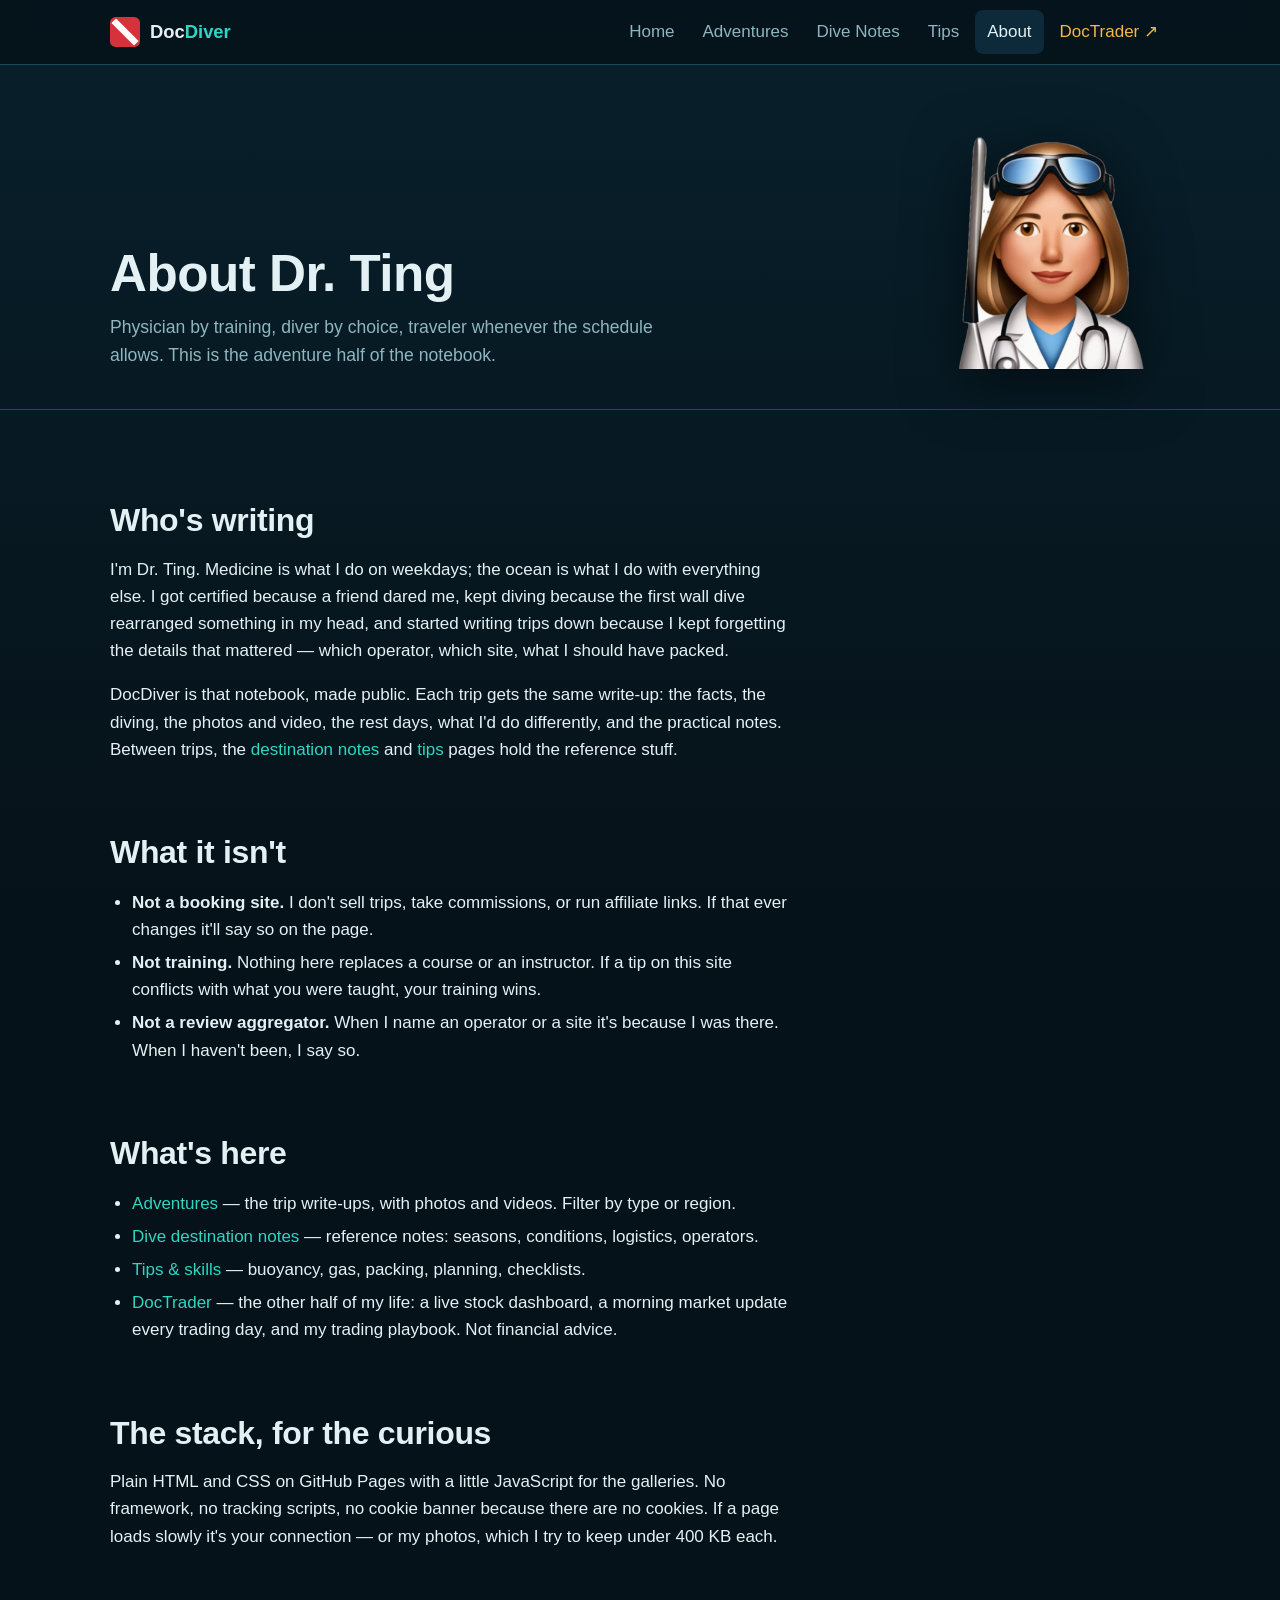
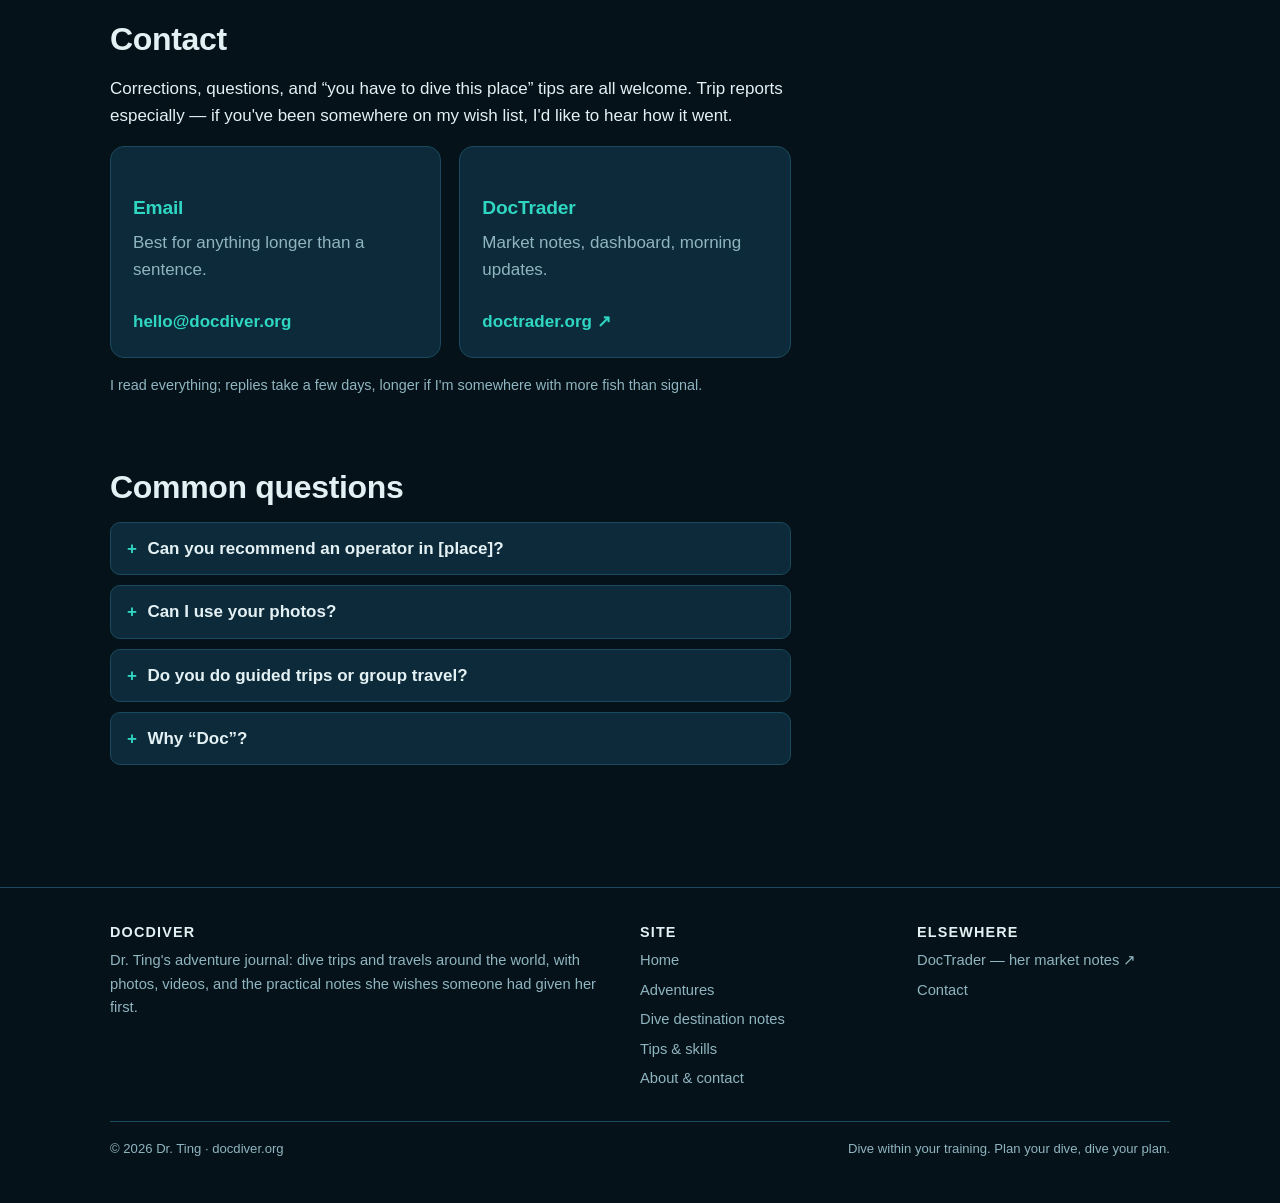
==== about.html @ 1f6ff995 "Publish DocDiver site from Claude draft (replace holding page)." ====
<!DOCTYPE html>
<html lang="en">
<head>
  <meta charset="utf-8">
  <meta name="viewport" content="width=device-width, initial-scale=1">
  <title>About Dr. Ting — DocDiver</title>
  <meta name="description" content="Who Dr. Ting is, what DocDiver is for, and how to get in touch.">
  <link rel="canonical" href="https://docdiver.org/about.html">
  <meta property="og:title" content="About Dr. Ting — DocDiver">
  <meta property="og:description" content="Who Dr. Ting is, what DocDiver is for, and how to get in touch.">
  <meta property="og:type" content="website">
  <meta property="og:image" content="https://docdiver.org/assets/img/avatar-square.jpg">
  <link rel="icon" href="data:image/svg+xml,%3Csvg xmlns='http://www.w3.org/2000/svg' viewBox='0 0 32 32'%3E%3Crect width='32' height='32' rx='6' fill='%23d6323c'/%3E%3Cpath d='M4 4 L28 28' stroke='%23fff' stroke-width='7'/%3E%3C/svg%3E">
  <link rel="stylesheet" href="style.css">
</head>
<body data-root="">
<a class="skip" href="#main">Skip to content</a>
<header class="site-header">
  <div class="wrap nav">
    <a class="brand" href="index.html" aria-label="DocDiver home">
      <svg viewBox="0 0 32 32" aria-hidden="true"><rect width="32" height="32" rx="6" fill="#d6323c"/><path d="M4 4 L28 28" stroke="#fff" stroke-width="7"/></svg>
      <span>Doc<b>Diver</b></span>
    </a>
    <button class="nav-toggle" aria-expanded="false" aria-controls="nav-links" aria-label="Menu">☰</button>
    <ul class="nav-links" id="nav-links">
      <li><a href="index.html">Home</a></li>
      <li><a href="adventures.html">Adventures</a></li>
      <li><a href="destinations.html">Dive Notes</a></li>
      <li><a href="tips.html">Tips</a></li>
      <li><a href="about.html" aria-current="page">About</a></li>
      <li><a class="sister" href="https://doctrader.org/" title="Sister site: Dr. Ting's market notes">DocTrader ↗</a></li>
    </ul>
  </div>
</header>
<main id="main">
  <div class="page-head">
    <div class="wrap hero-row">
      <div>
        <h1>About Dr. Ting</h1>
        <p>Physician by training, diver by choice, traveler whenever the schedule allows. This is the adventure half of the notebook.</p>
      </div>
      <img class="avatar lg" src="assets/img/avatar.png" alt="Dr. Ting in a lab coat with a dive mask and snorkel" width="240" height="240">
    </div>
  </div>

  <section class="block">
    <div class="wrap">
      <div class="prose">
        <!-- Dr. Ting: personalize freely — certification level, number of dives, favorite place so far, how you got started. This is a starting draft. -->
        <h2 style="margin-top:0">Who's writing</h2>
        <p>I'm Dr. Ting. Medicine is what I do on weekdays; the ocean is what I do with everything else. I got certified because a friend dared me, kept diving because the first wall dive rearranged something in my head, and started writing trips down because I kept forgetting the details that mattered — which operator, which site, what I should have packed.</p>
        <p>DocDiver is that notebook, made public. Each trip gets the same write-up: the facts, the diving, the photos and video, the rest days, what I'd do differently, and the practical notes. Between trips, the <a href="destinations.html">destination notes</a> and <a href="tips.html">tips</a> pages hold the reference stuff.</p>

        <h2>What it isn't</h2>
        <ul>
          <li><strong>Not a booking site.</strong> I don't sell trips, take commissions, or run affiliate links. If that ever changes it'll say so on the page.</li>
          <li><strong>Not training.</strong> Nothing here replaces a course or an instructor. If a tip on this site conflicts with what you were taught, your training wins.</li>
          <li><strong>Not a review aggregator.</strong> When I name an operator or a site it's because I was there. When I haven't been, I say so.</li>
        </ul>

        <h2>What's here</h2>
        <ul>
          <li><a href="adventures.html">Adventures</a> — the trip write-ups, with photos and videos. Filter by type or region.</li>
          <li><a href="destinations.html">Dive destination notes</a> — reference notes: seasons, conditions, logistics, operators.</li>
          <li><a href="tips.html">Tips &amp; skills</a> — buoyancy, gas, packing, planning, checklists.</li>
          <li><a href="https://doctrader.org/">DocTrader</a> — the other half of my life: a live stock dashboard, a morning market update every trading day, and my trading playbook. Not financial advice.</li>
        </ul>

        <h2>The stack, for the curious</h2>
        <p>Plain HTML and CSS on GitHub Pages with a little JavaScript for the galleries. No framework, no tracking scripts, no cookie banner because there are no cookies. If a page loads slowly it's your connection — or my photos, which I try to keep under 400 KB each.</p>

        <h2 id="contact">Contact</h2>
        <p>Corrections, questions, and “you have to dive this place” tips are all welcome. Trip reports especially — if you've been somewhere on my wish list, I'd like to hear how it went.</p>
        <div class="contact-grid">
          <div class="card">
            <h3>Email</h3>
            <p class="muted">Best for anything longer than a sentence.</p>
            <a href="mailto:hello@docdiver.org">hello@docdiver.org</a>
          </div>
          <div class="card">
            <h3>DocTrader</h3>
            <p class="muted">Market notes, dashboard, morning updates.</p>
            <a href="https://doctrader.org/">doctrader.org ↗</a>
          </div>
        </div>
        <p class="small muted" style="margin-top:16px">I read everything; replies take a few days, longer if I'm somewhere with more fish than signal.</p>

        <h2>Common questions</h2>
        <details>
          <summary>Can you recommend an operator in [place]?</summary>
          <div class="body"><p>If it's a place with a write-up under <a href="adventures.html">Adventures</a> or notes under <a href="destinations.html">Dive Notes</a>, it says who I dove with and why. If it isn't, I'll tell you I don't know rather than guess — but the <a href="tips.html#operators">questions to ask an operator</a> work anywhere.</p></div>
        </details>
        <details>
          <summary>Can I use your photos?</summary>
          <div class="body"><p>Ask first. For personal, non-commercial use with a credit and a link back, the answer is usually yes.</p></div>
        </details>
        <details>
          <summary>Do you do guided trips or group travel?</summary>
          <div class="body"><p>Not currently. If that ever changes it'll be announced on the home page, and it'll be small.</p></div>
        </details>
        <details>
          <summary>Why “Doc”?</summary>
          <div class="body"><p>Because I am one. It stuck on a dive boat before it stuck on a domain name.</p></div>
        </details>
      </div>
    </div>
  </section>
</main>
<footer class="site-footer">
  <div class="wrap">
    <div class="footer-grid">
      <div>
        <h4>DocDiver</h4>
        <p>Dr. Ting's adventure journal: dive trips and travels around the world, with photos, videos, and the practical notes she wishes someone had given her first.</p>
      </div>
      <div>
        <h4>Site</h4>
        <ul>
          <li><a href="index.html">Home</a></li>
          <li><a href="adventures.html">Adventures</a></li>
          <li><a href="destinations.html">Dive destination notes</a></li>
          <li><a href="tips.html">Tips &amp; skills</a></li>
          <li><a href="about.html">About &amp; contact</a></li>
        </ul>
      </div>
      <div>
        <h4>Elsewhere</h4>
        <ul>
          <li><a href="https://doctrader.org/">DocTrader — her market notes ↗</a></li>
          <li><a href="about.html#contact">Contact</a></li>
        </ul>
      </div>
    </div>
    <div class="footer-bottom">
      <span>© <span id="year">2026</span> Dr. Ting · docdiver.org</span>
      <span>Dive within your training. Plan your dive, dive your plan.</span>
    </div>
  </div>
</footer>
<script src="data/adventures.js"></script>
<script src="assets/site.js"></script>
</body>
</html>
---- style.css ----
/* DocDiver — ocean dark theme
   Static site, no build step. Edit freely. */

:root {
  --bg: #061219;
  --bg-2: #08202c;
  --surface: #0c2a39;
  --surface-2: #103648;
  --line: #1a4a5e;
  --text: #e4f1f4;
  --muted: #8fb5c0;
  --teal: #2fd6c2;
  --teal-2: #14a89a;
  --teal-soft: rgba(47, 214, 194, 0.12);
  --warn: #f2b84b;
  --flag-red: #d6323c;
  --radius: 14px;
  --maxw: 1100px;
  --font: -apple-system, BlinkMacSystemFont, "Segoe UI", Roboto, Helvetica, Arial, sans-serif;
  --mono: ui-monospace, SFMono-Regular, Menlo, Consolas, monospace;
}

* { box-sizing: border-box; }
html { scroll-behavior: smooth; background: var(--bg); }
body {
  margin: 0;
  min-height: 100vh;
  font-family: var(--font);
  font-size: 17px;
  line-height: 1.6;
  color: var(--text);
  background:
    radial-gradient(1200px 500px at 80% -10%, rgba(47, 214, 194, 0.10), transparent 60%),
    linear-gradient(180deg, var(--bg-2) 0%, var(--bg) 900px);
  -webkit-font-smoothing: antialiased;
}
a { color: var(--teal); text-decoration: none; }
a:hover { text-decoration: underline; }
img { max-width: 100%; display: block; }
h1, h2, h3, h4 { line-height: 1.2; margin: 0 0 0.5em; letter-spacing: -0.01em; }
[id] { scroll-margin-top: 84px; }
h1 { font-size: clamp(2rem, 5vw, 3.2rem); }
h2 { font-size: clamp(1.5rem, 3vw, 2rem); }
h3 { font-size: 1.2rem; }
p { margin: 0 0 1em; }
.muted { color: var(--muted); }
.small { font-size: 0.9rem; }
code { font-family: var(--mono); font-size: 0.9em; background: var(--surface-2); padding: 0.1em 0.4em; border-radius: 6px; }

.wrap { max-width: var(--maxw); margin: 0 auto; padding: 0 20px; }

/* Skip link */
.skip { position: absolute; left: -999px; top: 8px; background: var(--teal); color: #032; padding: 8px 12px; border-radius: 8px; z-index: 100; }
.skip:focus { left: 8px; }

/* Header / nav */
.site-header {
  position: sticky; top: 0; z-index: 50;
  background: rgba(6, 18, 25, 0.82);
  backdrop-filter: blur(10px);
  -webkit-backdrop-filter: blur(10px);
  border-bottom: 1px solid var(--line);
}
.nav { display: flex; align-items: center; justify-content: space-between; min-height: 64px; gap: 16px; }
.brand { display: flex; align-items: center; gap: 10px; font-weight: 700; font-size: 1.15rem; color: var(--text); }
.brand:hover { text-decoration: none; }
.brand svg { width: 30px; height: 30px; flex: none; }
.brand span b { color: var(--teal); }
.nav-links { display: flex; align-items: center; gap: 4px; list-style: none; margin: 0; padding: 0; }
.nav-links a {
  display: block; padding: 8px 12px; border-radius: 8px;
  color: var(--muted); font-weight: 500;
}
.nav-links a:hover, .nav-links a[aria-current="page"] { color: var(--text); background: var(--surface); text-decoration: none; }
.nav-links a.sister { color: var(--warn); }
.nav-links a.sister:hover { background: rgba(242, 184, 75, 0.12); }
.nav-toggle {
  display: none; background: none; border: 1px solid var(--line); color: var(--text);
  border-radius: 8px; padding: 6px 10px; font-size: 1.1rem; cursor: pointer;
}

@media (max-width: 760px) {
  .nav-toggle { display: inline-block; }
  .nav-links {
    display: none; position: absolute; left: 0; right: 0; top: 64px;
    flex-direction: column; align-items: stretch; gap: 0;
    background: var(--bg-2); border-bottom: 1px solid var(--line); padding: 8px 12px 12px;
  }
  .nav-links.open { display: flex; }
  .nav-links a { padding: 12px; font-size: 1.05rem; }
}

/* Hero */
.hero {
  position: relative; overflow: hidden;
  padding: clamp(56px, 10vw, 110px) 0 clamp(48px, 8vw, 90px);
  border-bottom: 1px solid var(--line);
}
.hero .eyebrow {
  display: inline-block; font-size: 0.8rem; letter-spacing: 0.14em; text-transform: uppercase;
  color: var(--teal); background: var(--teal-soft); border: 1px solid rgba(47, 214, 194, 0.25);
  padding: 4px 10px; border-radius: 999px; margin-bottom: 18px;
}
.hero h1 { max-width: 16ch; }
.hero p.lede { font-size: 1.2rem; max-width: 56ch; color: var(--muted); }
.hero .actions { display: flex; flex-wrap: wrap; gap: 12px; margin-top: 24px; }
.waves {
  position: absolute; left: 0; right: 0; bottom: -2px; width: 100%; height: 90px;
  pointer-events: none; opacity: 0.9;
}
.bubbles { position: absolute; inset: 0; pointer-events: none; overflow: hidden; }
.bubbles i {
  position: absolute; bottom: -40px; width: 10px; height: 10px; border-radius: 50%;
  border: 1px solid rgba(47, 214, 194, 0.35); background: rgba(47, 214, 194, 0.06);
  animation: rise 14s linear infinite;
}
.bubbles i:nth-child(1) { left: 12%; animation-duration: 16s; }
.bubbles i:nth-child(2) { left: 28%; width: 6px; height: 6px; animation-duration: 12s; animation-delay: 3s; }
.bubbles i:nth-child(3) { left: 55%; width: 14px; height: 14px; animation-duration: 20s; animation-delay: 1s; }
.bubbles i:nth-child(4) { left: 71%; animation-duration: 15s; animation-delay: 6s; }
.bubbles i:nth-child(5) { left: 88%; width: 7px; height: 7px; animation-duration: 13s; animation-delay: 4s; }
@keyframes rise { to { transform: translateY(-120vh); opacity: 0; } }
@media (prefers-reduced-motion: reduce) { .bubbles i { animation: none; display: none; } }

/* Buttons */
.btn {
  display: inline-block; padding: 11px 18px; border-radius: 10px; font-weight: 600;
  border: 1px solid var(--teal); color: #03211f; background: var(--teal);
  transition: transform 0.12s ease, background 0.12s ease;
}
.btn:hover { text-decoration: none; background: #5ce4d2; transform: translateY(-1px); }
.btn.ghost { background: transparent; color: var(--teal); }
.btn.ghost:hover { background: var(--teal-soft); }
.btn.gold { background: transparent; border-color: var(--warn); color: var(--warn); }
.btn.gold:hover { background: rgba(242, 184, 75, 0.12); }

/* Sections */
section.block { padding: clamp(40px, 6vw, 72px) 0; }
section.block + section.block { border-top: 1px solid var(--line); }
.section-head { display: flex; align-items: baseline; justify-content: space-between; gap: 16px; flex-wrap: wrap; margin-bottom: 22px; }
.section-head p { margin: 0; color: var(--muted); }

/* Cards */
.grid { display: grid; gap: 18px; grid-template-columns: repeat(auto-fit, minmax(260px, 1fr)); }
.card {
  background: var(--surface); border: 1px solid var(--line); border-radius: var(--radius);
  padding: 22px; display: flex; flex-direction: column; gap: 8px;
  transition: border-color 0.15s ease, transform 0.15s ease;
}
.card:hover { border-color: var(--teal-2); transform: translateY(-2px); }
.card h3 { margin-bottom: 2px; }
.card .meta { font-size: 0.85rem; color: var(--muted); }
.card p:last-child { margin-bottom: 0; }
.card .more { margin-top: auto; font-weight: 600; }
.tags { display: flex; flex-wrap: wrap; gap: 6px; margin-top: 6px; }
.tag {
  font-size: 0.75rem; letter-spacing: 0.04em; text-transform: uppercase;
  color: var(--teal); background: var(--teal-soft); border: 1px solid rgba(47, 214, 194, 0.25);
  padding: 2px 8px; border-radius: 999px;
}
.tag.warm { color: var(--warn); background: rgba(242, 184, 75, 0.10); border-color: rgba(242, 184, 75, 0.3); }

/* Stats strip */
.stats { display: grid; grid-template-columns: repeat(auto-fit, minmax(150px, 1fr)); gap: 12px; margin-top: 28px; }
.stat { background: rgba(12, 42, 57, 0.6); border: 1px solid var(--line); border-radius: 12px; padding: 14px 16px; }
.stat b { display: block; font-size: 1.5rem; color: var(--teal); }
.stat span { font-size: 0.85rem; color: var(--muted); }

/* Trip log entries */
.entry { display: grid; grid-template-columns: 150px 1fr; gap: 24px; padding: 28px 0; border-top: 1px solid var(--line); }
.entry:first-of-type { border-top: 0; }
.entry .when { color: var(--muted); font-size: 0.95rem; }
.entry .when b { display: block; color: var(--text); font-size: 1.05rem; }
.entry h3 { font-size: 1.35rem; }
.entry .facts { display: grid; grid-template-columns: repeat(auto-fit, minmax(140px, 1fr)); gap: 10px; margin: 12px 0 16px; }
.entry .facts div { background: var(--surface); border: 1px solid var(--line); border-radius: 10px; padding: 8px 12px; font-size: 0.9rem; }
.entry .facts span { display: block; color: var(--muted); font-size: 0.75rem; text-transform: uppercase; letter-spacing: 0.06em; }
.entry ul { padding-left: 1.2em; margin: 0 0 1em; }
.entry li { margin-bottom: 4px; }
@media (max-width: 700px) { .entry { grid-template-columns: 1fr; gap: 8px; } }

/* Prose / tips */
.prose { max-width: 72ch; }
.prose h2 { margin-top: 1.6em; padding-top: 0.6em; }
.prose h3 { margin-top: 1.4em; color: var(--teal); }
.prose ul, .prose ol { padding-left: 1.3em; }
.prose li { margin-bottom: 6px; }
.callout {
  border-left: 3px solid var(--teal); background: var(--teal-soft);
  padding: 14px 18px; border-radius: 0 10px 10px 0; margin: 20px 0;
}
.callout.warn { border-color: var(--warn); background: rgba(242, 184, 75, 0.08); }
.callout p:last-child { margin: 0; }

/* Two-column layout w/ sticky TOC */
.with-toc { display: grid; grid-template-columns: 220px 1fr; gap: 40px; align-items: start; }
.with-toc > * { min-width: 0; }
.toc { position: sticky; top: 84px; font-size: 0.92rem; }
.toc h4 { text-transform: uppercase; letter-spacing: 0.08em; font-size: 0.75rem; color: var(--muted); }
.toc ol { list-style: none; padding: 0; margin: 0; }
.toc li { margin: 0; }
.toc a { display: block; padding: 6px 10px; border-left: 2px solid var(--line); color: var(--muted); }
.toc a:hover { color: var(--text); border-color: var(--teal); text-decoration: none; }
@media (max-width: 860px) { .with-toc { grid-template-columns: 1fr; } .toc { position: static; } .toc ol { display: flex; flex-wrap: wrap; gap: 6px; } .toc a { border: 1px solid var(--line); border-radius: 999px; padding: 4px 12px; } }

/* Tables */
.table-wrap { overflow-x: auto; border: 1px solid var(--line); border-radius: 12px; }
table { width: 100%; border-collapse: collapse; font-size: 0.95rem; min-width: 560px; }
th, td { text-align: left; padding: 10px 14px; border-bottom: 1px solid var(--line); vertical-align: top; }
th { background: var(--surface); color: var(--muted); font-weight: 600; font-size: 0.8rem; text-transform: uppercase; letter-spacing: 0.06em; }
tr:last-child td { border-bottom: 0; }
td.num { font-family: var(--mono); white-space: nowrap; }

/* Checklist */
.checklist { list-style: none; padding: 0; margin: 0; columns: 2; column-gap: 32px; }
.checklist li { break-inside: avoid; padding: 6px 0 6px 28px; position: relative; border-bottom: 1px dashed var(--line); }
.checklist li::before {
  content: ""; position: absolute; left: 0; top: 11px; width: 16px; height: 16px;
  border: 1.5px solid var(--teal-2); border-radius: 4px;
}
@media (max-width: 640px) { .checklist { columns: 1; } }

/* Sister site banner */
.sister-banner {
  display: flex; align-items: center; justify-content: space-between; gap: 18px; flex-wrap: wrap;
  border: 1px solid rgba(242, 184, 75, 0.35);
  background: linear-gradient(90deg, rgba(242, 184, 75, 0.10), transparent 70%);
  border-radius: var(--radius); padding: 20px 24px;
}
.sister-banner h3 { margin: 0 0 4px; }
.sister-banner h3 b { color: var(--warn); }
.sister-banner p { margin: 0; color: var(--muted); }

/* Contact */
.contact-grid { display: grid; grid-template-columns: repeat(auto-fit, minmax(240px, 1fr)); gap: 18px; }
.contact-grid .card a { font-weight: 600; }

/* Footer */
.site-footer { border-top: 1px solid var(--line); padding: 36px 0 44px; margin-top: 40px; color: var(--muted); font-size: 0.92rem; }
.footer-grid { display: grid; grid-template-columns: 2fr 1fr 1fr; gap: 24px; }
.site-footer h4 { color: var(--text); font-size: 0.9rem; text-transform: uppercase; letter-spacing: 0.08em; margin-bottom: 8px; }
.site-footer ul { list-style: none; padding: 0; margin: 0; }
.site-footer li { margin-bottom: 6px; }
.site-footer a { color: var(--muted); }
.site-footer a:hover { color: var(--teal); }
.footer-bottom { margin-top: 24px; padding-top: 16px; border-top: 1px solid var(--line); display: flex; justify-content: space-between; flex-wrap: wrap; gap: 8px; font-size: 0.82rem; }
@media (max-width: 700px) { .footer-grid { grid-template-columns: 1fr; } }

/* Page hero (interior pages) */
.page-head { padding: clamp(40px, 6vw, 64px) 0 clamp(24px, 4vw, 40px); border-bottom: 1px solid var(--line); }
.page-head h1 { margin-bottom: 8px; }
.page-head p { color: var(--muted); font-size: 1.1rem; max-width: 60ch; margin: 0; }

/* Details/accordion */
details { border: 1px solid var(--line); border-radius: 10px; background: var(--surface); margin-bottom: 10px; }
summary { cursor: pointer; padding: 12px 16px; font-weight: 600; list-style: none; }
summary::-webkit-details-marker { display: none; }
summary::before { content: "+"; display: inline-block; width: 1.2em; color: var(--teal); }
details[open] summary::before { content: "–"; }
details .body { padding: 0 16px 14px 16px; color: var(--muted); }
details .body p:last-child { margin: 0; }

/* ===== Dr. Ting additions: avatar, adventures, gallery, lightbox ===== */
.avatar { width: 84px; height: 84px; border-radius: 50%; object-fit: cover; border: 2px solid var(--teal); box-shadow: 0 0 0 4px rgba(47,214,194,0.15); background: var(--surface-2); }
.avatar.sm { width: 40px; height: 40px; border-width: 1.5px; box-shadow: none; }
.avatar.lg { width: 240px; height: 240px; border: 0; border-radius: 0; box-shadow: none; background: transparent; filter: drop-shadow(0 12px 30px rgba(0,0,0,0.55)); }
.byline { display: flex; align-items: center; gap: 12px; color: var(--muted); font-size: 0.95rem; }
.byline b { color: var(--text); display: block; font-size: 1rem; }
.hero-row { display: grid; grid-template-columns: 1fr auto; gap: 32px; align-items: end; }
@media (max-width: 760px) { .hero-row { grid-template-columns: 1fr; } .hero-row .avatar.lg { width: 160px; height: 160px; justify-self: center; order: -1; } }

/* Adventure cards */
.adv-grid { display: grid; gap: 18px; grid-template-columns: repeat(auto-fill, minmax(280px, 1fr)); }
.adv-card { display: flex; flex-direction: column; background: var(--surface); border: 1px solid var(--line); border-radius: var(--radius); overflow: hidden; color: var(--text); transition: border-color .15s, transform .15s; }
.adv-card:hover { text-decoration: none; border-color: var(--teal-2); transform: translateY(-2px); }
.adv-cover { aspect-ratio: 16 / 10; background: linear-gradient(135deg, #0f3a4d, #071d29); position: relative; overflow: hidden; }
.adv-cover img { width: 100%; height: 100%; object-fit: cover; display: block; }
.adv-cover .type { position: absolute; top: 10px; left: 10px; }
.adv-body { padding: 16px 18px 18px; display: flex; flex-direction: column; gap: 6px; flex: 1; }
.adv-body h3 { margin: 0; font-size: 1.15rem; }
.adv-body .where { color: var(--teal); font-size: 0.85rem; letter-spacing: .04em; text-transform: uppercase; }
.adv-body p { color: var(--muted); font-size: 0.95rem; margin: 0; }
.adv-body .when { margin-top: auto; padding-top: 8px; font-size: 0.82rem; color: var(--muted); font-family: var(--mono); }
.adv-card.featured { grid-column: 1 / -1; display: grid; grid-template-columns: 1.3fr 1fr; }
.adv-card.featured .adv-cover { aspect-ratio: auto; min-height: 320px; }
.adv-card.featured .adv-body h3 { font-size: 1.6rem; }
@media (max-width: 760px) { .adv-card.featured { grid-template-columns: 1fr; } .adv-card.featured .adv-cover { aspect-ratio: 16/10; min-height: 0; } }
.filters { display: flex; gap: 6px; flex-wrap: wrap; margin-bottom: 18px; }
.filters button { background: var(--surface); border: 1px solid var(--line); color: var(--muted); border-radius: 999px; padding: 5px 12px; font-size: 0.85rem; cursor: pointer; font: inherit; }
.filters button[aria-pressed="true"] { color: var(--teal); border-color: var(--teal-2); background: var(--teal-soft); }
.pin-list { display: flex; flex-wrap: wrap; gap: 8px; }
.pin { display: inline-flex; align-items: center; gap: 6px; background: var(--surface); border: 1px solid var(--line); border-radius: 999px; padding: 6px 12px; font-size: 0.9rem; color: var(--text); }
.pin:hover { border-color: var(--teal-2); text-decoration: none; }
.pin i { width: 8px; height: 8px; border-radius: 50%; background: var(--teal); display: inline-block; }
.pin.soon i { background: var(--warn); }

/* Adventure post */
.post { max-width: 78ch; }
.post-head { border-bottom: 1px solid var(--line); padding-bottom: 18px; margin-bottom: 22px; }
.post-head h1 { font-size: clamp(1.8rem, 4.5vw, 2.6rem); }
.post-kicker { color: var(--teal); font-size: 0.85rem; letter-spacing: .1em; text-transform: uppercase; }
.post h2 { font-size: 1.35rem; color: var(--teal); margin-top: 1.6em; }
.post p { font-size: 1.05rem; }
.facts-box { display: grid; grid-template-columns: repeat(auto-fit, minmax(150px, 1fr)); gap: 10px; margin: 18px 0 24px; }
.facts-box div { background: var(--surface); border: 1px solid var(--line); border-radius: 10px; padding: 8px 12px; font-size: 0.92rem; }
.facts-box span { display: block; color: var(--muted); font-size: 0.72rem; text-transform: uppercase; letter-spacing: .06em; }
.cover { border-radius: var(--radius); overflow: hidden; border: 1px solid var(--line); margin: 0 0 22px; }
.cover img { width: 100%; display: block; }
figure { margin: 0; }
figcaption { font-size: 0.85rem; color: var(--muted); padding: 8px 2px 0; }
.gallery { display: grid; grid-template-columns: repeat(auto-fill, minmax(180px, 1fr)); gap: 8px; margin: 14px 0 24px; }
.gallery a { display: block; aspect-ratio: 1; border-radius: 10px; overflow: hidden; border: 1px solid var(--line); background: var(--surface); }
.gallery img { width: 100%; height: 100%; object-fit: cover; display: block; transition: transform .2s; }
.gallery a:hover img { transform: scale(1.04); }
.gallery a.wide { grid-column: span 2; aspect-ratio: 2 / 1; }
.video { position: relative; aspect-ratio: 16 / 9; border-radius: 12px; overflow: hidden; border: 1px solid var(--line); background: var(--surface); margin: 14px 0 24px; }
.video iframe { position: absolute; inset: 0; width: 100%; height: 100%; border: 0; }
.video .placeholder { position: absolute; inset: 0; display: grid; place-items: center; color: var(--muted); text-align: center; padding: 20px; }
.video .placeholder b { display: block; color: var(--text); margin-bottom: 4px; }
.post-nav { display: flex; justify-content: space-between; gap: 16px; margin-top: 36px; padding-top: 18px; border-top: 1px solid var(--line); font-weight: 600; }

/* Lightbox */
.lb { position: fixed; inset: 0; background: rgba(3, 10, 14, 0.94); display: none; align-items: center; justify-content: center; z-index: 200; padding: 20px; }
.lb.open { display: flex; }
.lb img { max-width: 92vw; max-height: 84vh; border-radius: 8px; box-shadow: 0 20px 60px rgba(0,0,0,.6); }
.lb .cap { position: absolute; bottom: 18px; left: 0; right: 0; text-align: center; color: var(--muted); font-size: 0.9rem; padding: 0 60px; }
.lb button { position: absolute; background: rgba(12,42,57,.8); border: 1px solid var(--line); color: var(--text); width: 44px; height: 44px; border-radius: 50%; font-size: 1.3rem; cursor: pointer; }
.lb .close { top: 16px; right: 16px; }
.lb .prev { left: 16px; top: 50%; transform: translateY(-50%); }
.lb .next { right: 16px; top: 50%; transform: translateY(-50%); }
.month-head { font-size: 0.9rem; text-transform: uppercase; letter-spacing: .08em; color: var(--muted); margin: 28px 0 12px; }
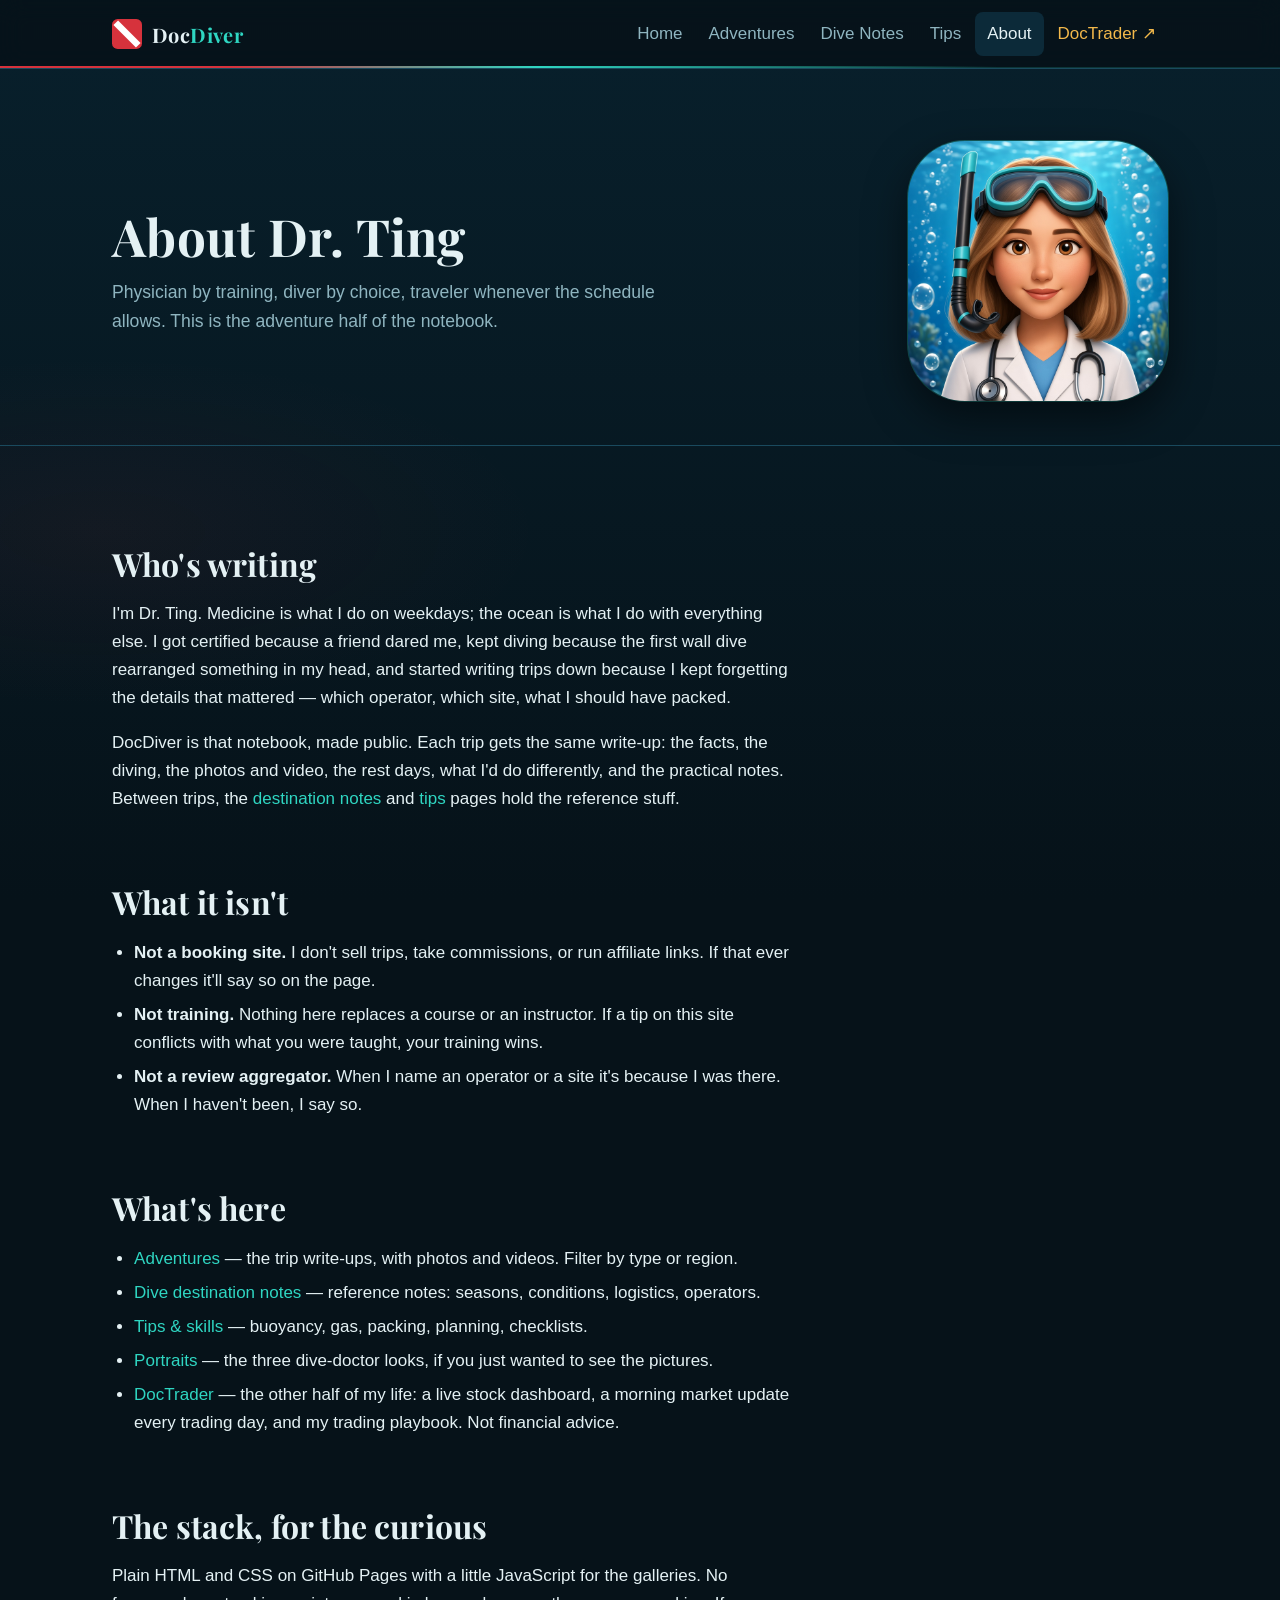
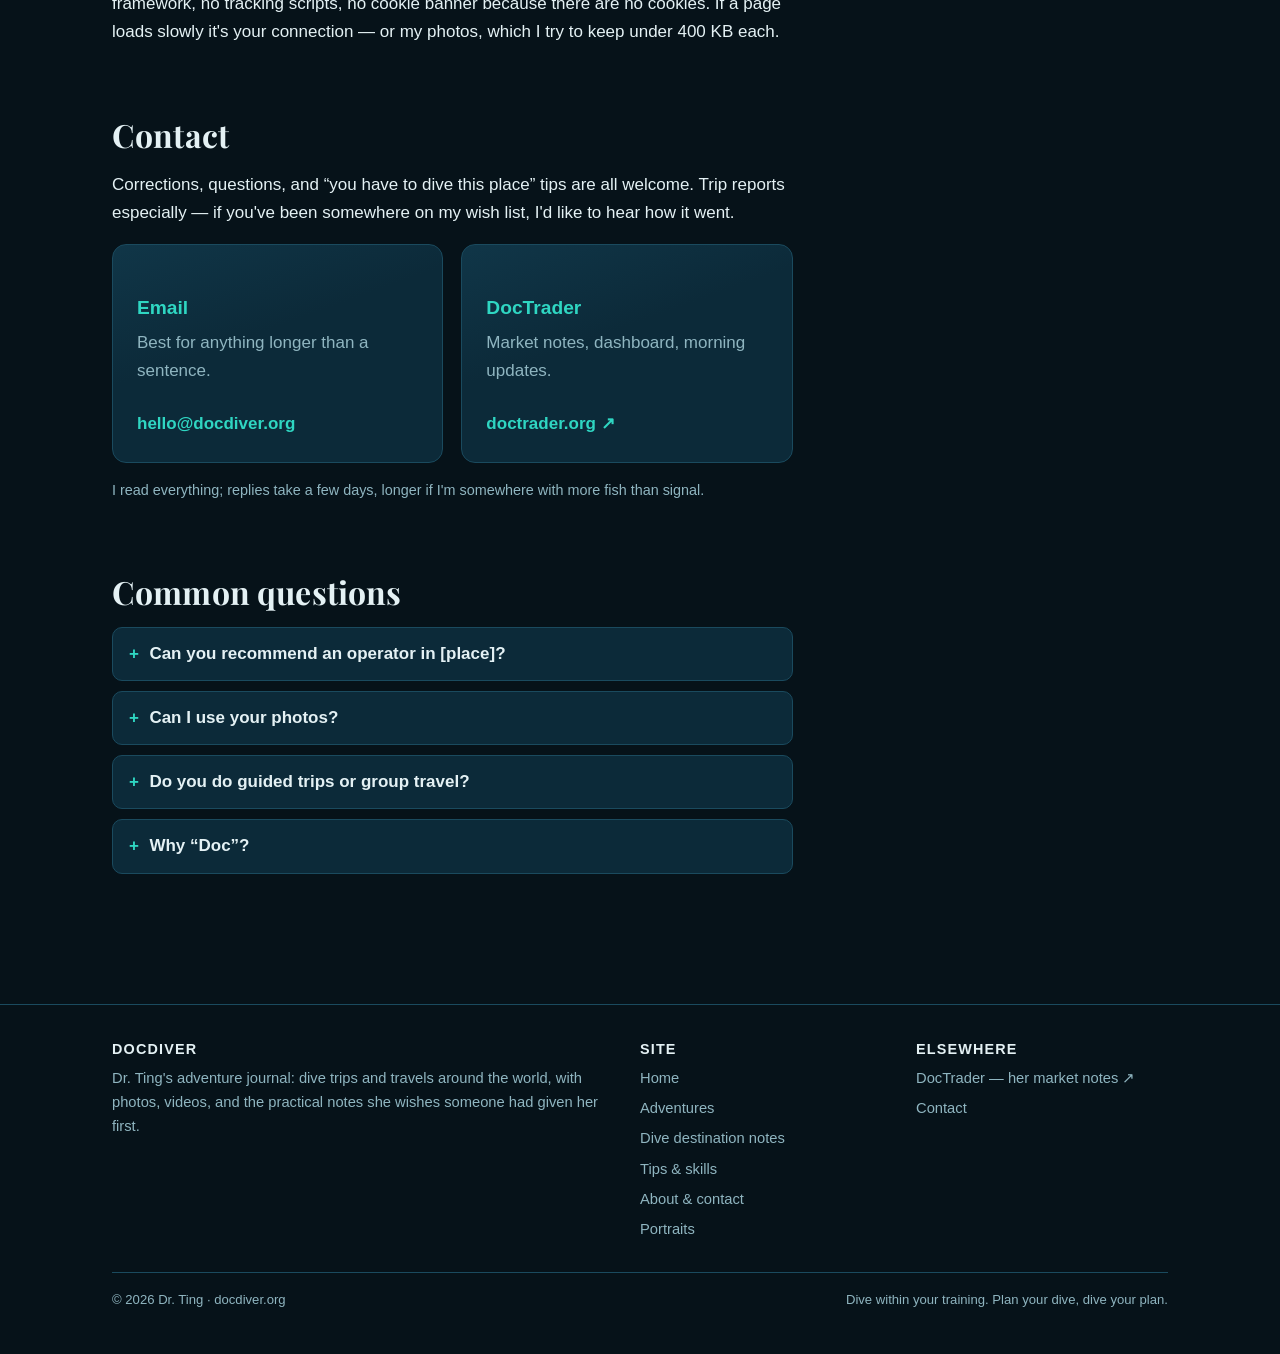
==== commit f9fd13d2: "Polish DocDiver with three dive-doctor portraits. Rotate the studio, underwater, and charcoal looks " ====
--- a/about.html
+++ b/about.html
@@ -3,6 +3,8 @@
 <head>
   <meta charset="utf-8">
   <meta name="viewport" content="width=device-width, initial-scale=1">
+  <meta name="theme-color" content="#061219">
+  <meta name="color-scheme" content="dark">
   <title>About Dr. Ting — DocDiver</title>
   <meta name="description" content="Who Dr. Ting is, what DocDiver is for, and how to get in touch.">
   <link rel="canonical" href="https://docdiver.org/about.html">
@@ -11,6 +13,8 @@
   <meta property="og:type" content="website">
   <meta property="og:image" content="https://docdiver.org/assets/img/avatar-square.jpg">
   <link rel="icon" href="data:image/svg+xml,%3Csvg xmlns='http://www.w3.org/2000/svg' viewBox='0 0 32 32'%3E%3Crect width='32' height='32' rx='6' fill='%23d6323c'/%3E%3Cpath d='M4 4 L28 28' stroke='%23fff' stroke-width='7'/%3E%3C/svg%3E">
+  <link rel="preconnect" href="https://fonts.googleapis.com">
+  <link rel="preconnect" href="https://fonts.gstatic.com" crossorigin>
   <link rel="stylesheet" href="style.css">
 </head>
 <body data-root="">
@@ -21,14 +25,14 @@
       <svg viewBox="0 0 32 32" aria-hidden="true"><rect width="32" height="32" rx="6" fill="#d6323c"/><path d="M4 4 L28 28" stroke="#fff" stroke-width="7"/></svg>
       <span>Doc<b>Diver</b></span>
     </a>
-    <button class="nav-toggle" aria-expanded="false" aria-controls="nav-links" aria-label="Menu">☰</button>
+    <button class="nav-toggle" type="button" aria-expanded="false" aria-controls="nav-links" aria-label="Open menu"><span aria-hidden="true"></span><span aria-hidden="true"></span><span aria-hidden="true"></span></button>
     <ul class="nav-links" id="nav-links">
       <li><a href="index.html">Home</a></li>
       <li><a href="adventures.html">Adventures</a></li>
       <li><a href="destinations.html">Dive Notes</a></li>
       <li><a href="tips.html">Tips</a></li>
       <li><a href="about.html" aria-current="page">About</a></li>
-      <li><a class="sister" href="https://doctrader.org/" title="Sister site: Dr. Ting's market notes">DocTrader ↗</a></li>
+      <li><a class="sister" href="https://doctrader.org/" rel="noopener noreferrer" title="Sister site: Dr. Ting's market notes">DocTrader ↗</a></li>
     </ul>
   </div>
 </header>
@@ -39,7 +43,7 @@
         <h1>About Dr. Ting</h1>
         <p>Physician by training, diver by choice, traveler whenever the schedule allows. This is the adventure half of the notebook.</p>
       </div>
-      <img class="avatar lg" src="assets/img/avatar.png" alt="Dr. Ting in a lab coat with a dive mask and snorkel" width="240" height="240">
+      <img class="avatar lg" src="assets/img/avatar-opt-2.png" alt="Dr. Ting in a lab coat with a dive mask, underwater light behind her" width="260" height="260">
     </div>
   </div>
 
@@ -63,7 +67,8 @@
           <li><a href="adventures.html">Adventures</a> — the trip write-ups, with photos and videos. Filter by type or region.</li>
           <li><a href="destinations.html">Dive destination notes</a> — reference notes: seasons, conditions, logistics, operators.</li>
           <li><a href="tips.html">Tips &amp; skills</a> — buoyancy, gas, packing, planning, checklists.</li>
-          <li><a href="https://doctrader.org/">DocTrader</a> — the other half of my life: a live stock dashboard, a morning market update every trading day, and my trading playbook. Not financial advice.</li>
+          <li><a href="avatars.html">Portraits</a> — the three dive-doctor looks, if you just wanted to see the pictures.</li>
+          <li><a href="https://doctrader.org/" rel="noopener noreferrer">DocTrader</a> — the other half of my life: a live stock dashboard, a morning market update every trading day, and my trading playbook. Not financial advice.</li>
         </ul>
 
         <h2>The stack, for the curious</h2>
@@ -80,7 +85,7 @@
           <div class="card">
             <h3>DocTrader</h3>
             <p class="muted">Market notes, dashboard, morning updates.</p>
-            <a href="https://doctrader.org/">doctrader.org ↗</a>
+            <a href="https://doctrader.org/" rel="noopener noreferrer">doctrader.org ↗</a>
           </div>
         </div>
         <p class="small muted" style="margin-top:16px">I read everything; replies take a few days, longer if I'm somewhere with more fish than signal.</p>
@@ -121,12 +126,13 @@
           <li><a href="destinations.html">Dive destination notes</a></li>
           <li><a href="tips.html">Tips &amp; skills</a></li>
           <li><a href="about.html">About &amp; contact</a></li>
+          <li><a href="avatars.html">Portraits</a></li>
         </ul>
       </div>
       <div>
         <h4>Elsewhere</h4>
         <ul>
-          <li><a href="https://doctrader.org/">DocTrader — her market notes ↗</a></li>
+          <li><a href="https://doctrader.org/" rel="noopener noreferrer">DocTrader — her market notes ↗</a></li>
           <li><a href="about.html#contact">Contact</a></li>
         </ul>
       </div>
--- a/style.css
+++ b/style.css
@@ -1,5 +1,6 @@
-/* DocDiver — ocean dark theme
+/* DocDiver — ocean dark theme, sister of DocTrader.
    Static site, no build step. Edit freely. */
+@import url('https://fonts.googleapis.com/css2?family=Playfair+Display:wght@600;700&display=swap');
 
 :root {
   --bg: #061219;
@@ -17,27 +18,35 @@
   --radius: 14px;
   --maxw: 1100px;
   --font: -apple-system, BlinkMacSystemFont, "Segoe UI", Roboto, Helvetica, Arial, sans-serif;
+  --serif: "Playfair Display", Georgia, "Times New Roman", serif;
   --mono: ui-monospace, SFMono-Regular, Menlo, Consolas, monospace;
 }
 
 * { box-sizing: border-box; }
-html { scroll-behavior: smooth; background: var(--bg); }
+html { scroll-behavior: smooth; background: var(--bg); color-scheme: dark; }
 body {
   margin: 0;
   min-height: 100vh;
   font-family: var(--font);
   font-size: 17px;
-  line-height: 1.6;
+  line-height: 1.65;
   color: var(--text);
   background:
     radial-gradient(1200px 500px at 80% -10%, rgba(47, 214, 194, 0.10), transparent 60%),
+    radial-gradient(800px 320px at 8% 18%, rgba(214, 50, 60, 0.06), transparent 55%),
     linear-gradient(180deg, var(--bg-2) 0%, var(--bg) 900px);
   -webkit-font-smoothing: antialiased;
 }
 a { color: var(--teal); text-decoration: none; }
 a:hover { text-decoration: underline; }
-img { max-width: 100%; display: block; }
-h1, h2, h3, h4 { line-height: 1.2; margin: 0 0 0.5em; letter-spacing: -0.01em; }
+:focus { outline: none; }
+:focus-visible {
+  outline: 2px solid var(--teal);
+  outline-offset: 3px;
+}
+img { max-width: 100%; display: block; height: auto; }
+h1, h2 { font-family: var(--serif); font-weight: 700; letter-spacing: 0.005em; }
+h1, h2, h3, h4 { line-height: 1.2; margin: 0 0 0.5em; }
 [id] { scroll-margin-top: 84px; }
 h1 { font-size: clamp(2rem, 5vw, 3.2rem); }
 h2 { font-size: clamp(1.5rem, 3vw, 2rem); }
@@ -47,7 +56,7 @@
 .small { font-size: 0.9rem; }
 code { font-family: var(--mono); font-size: 0.9em; background: var(--surface-2); padding: 0.1em 0.4em; border-radius: 6px; }
 
-.wrap { max-width: var(--maxw); margin: 0 auto; padding: 0 20px; }
+.wrap { max-width: var(--maxw); margin: 0 auto; padding: 0 22px; }
 
 /* Skip link */
 .skip { position: absolute; left: -999px; top: 8px; background: var(--teal); color: #032; padding: 8px 12px; border-radius: 8px; z-index: 100; }
@@ -56,17 +65,24 @@
 /* Header / nav */
 .site-header {
   position: sticky; top: 0; z-index: 50;
-  background: rgba(6, 18, 25, 0.82);
-  backdrop-filter: blur(10px);
-  -webkit-backdrop-filter: blur(10px);
+  background: rgba(6, 18, 25, 0.88);
+  backdrop-filter: blur(12px);
+  -webkit-backdrop-filter: blur(12px);
   border-bottom: 1px solid var(--line);
-}
-.nav { display: flex; align-items: center; justify-content: space-between; min-height: 64px; gap: 16px; }
-.brand { display: flex; align-items: center; gap: 10px; font-weight: 700; font-size: 1.15rem; color: var(--text); }
+  box-shadow: inset 0 -1px 0 rgba(47, 214, 194, 0.18);
+}
+.site-header::after {
+  content: "";
+  position: absolute; left: 0; right: 0; bottom: 0; height: 2px;
+  background: linear-gradient(90deg, var(--flag-red) 0%, var(--flag-red) 18%, var(--teal) 42%, transparent 78%);
+  pointer-events: none;
+}
+.nav { display: flex; align-items: center; justify-content: space-between; min-height: 68px; gap: 16px; }
+.brand { display: flex; align-items: center; gap: 10px; font-family: var(--serif); font-weight: 700; font-size: 1.25rem; color: var(--text); letter-spacing: 0.02em; }
 .brand:hover { text-decoration: none; }
 .brand svg { width: 30px; height: 30px; flex: none; }
 .brand span b { color: var(--teal); }
-.nav-links { display: flex; align-items: center; gap: 4px; list-style: none; margin: 0; padding: 0; }
+.nav-links { display: flex; align-items: center; gap: 2px; list-style: none; margin: 0; padding: 0; }
 .nav-links a {
   display: block; padding: 8px 12px; border-radius: 8px;
   color: var(--muted); font-weight: 500;
@@ -76,18 +92,28 @@
 .nav-links a.sister:hover { background: rgba(242, 184, 75, 0.12); }
 .nav-toggle {
   display: none; background: none; border: 1px solid var(--line); color: var(--text);
-  border-radius: 8px; padding: 6px 10px; font-size: 1.1rem; cursor: pointer;
-}
-
-@media (max-width: 760px) {
-  .nav-toggle { display: inline-block; }
+  border-radius: 10px; width: 44px; height: 44px; padding: 0; cursor: pointer;
+  flex-direction: column; justify-content: center; align-items: center; gap: 5px;
+}
+.nav-toggle span {
+  display: block; width: 18px; height: 2px; background: currentColor; border-radius: 2px;
+  transition: transform 0.18s ease, opacity 0.18s ease;
+}
+.nav-toggle[aria-expanded="true"] span:nth-child(1) { transform: translateY(7px) rotate(45deg); }
+.nav-toggle[aria-expanded="true"] span:nth-child(2) { opacity: 0; }
+.nav-toggle[aria-expanded="true"] span:nth-child(3) { transform: translateY(-7px) rotate(-45deg); }
+
+@media (max-width: 820px) {
+  .nav-toggle { display: inline-flex; }
   .nav-links {
-    display: none; position: absolute; left: 0; right: 0; top: 64px;
+    display: none; position: absolute; left: 0; right: 0; top: 68px;
     flex-direction: column; align-items: stretch; gap: 0;
-    background: var(--bg-2); border-bottom: 1px solid var(--line); padding: 8px 12px 12px;
+    background: rgba(8, 32, 44, 0.98); border-bottom: 1px solid var(--line);
+    padding: 10px 16px 16px; box-shadow: 0 16px 40px rgba(0, 0, 0, 0.35);
   }
   .nav-links.open { display: flex; }
-  .nav-links a { padding: 12px; font-size: 1.05rem; }
+  .nav-links a { padding: 13px 12px; font-size: 1.05rem; }
+  body.nav-open { overflow: hidden; }
 }
 
 /* Hero */
@@ -97,9 +123,9 @@
   border-bottom: 1px solid var(--line);
 }
 .hero .eyebrow {
-  display: inline-block; font-size: 0.8rem; letter-spacing: 0.14em; text-transform: uppercase;
+  display: inline-block; font-size: 0.78rem; letter-spacing: 0.16em; text-transform: uppercase;
   color: var(--teal); background: var(--teal-soft); border: 1px solid rgba(47, 214, 194, 0.25);
-  padding: 4px 10px; border-radius: 999px; margin-bottom: 18px;
+  padding: 5px 12px; border-radius: 999px; margin-bottom: 20px; font-weight: 600;
 }
 .hero h1 { max-width: 16ch; }
 .hero p.lede { font-size: 1.2rem; max-width: 56ch; color: var(--muted); }
@@ -124,9 +150,9 @@
 
 /* Buttons */
 .btn {
-  display: inline-block; padding: 11px 18px; border-radius: 10px; font-weight: 600;
+  display: inline-block; padding: 12px 18px; border-radius: 10px; font-weight: 600;
   border: 1px solid var(--teal); color: #03211f; background: var(--teal);
-  transition: transform 0.12s ease, background 0.12s ease;
+  transition: transform 0.12s ease, background 0.12s ease, filter 0.12s ease;
 }
 .btn:hover { text-decoration: none; background: #5ce4d2; transform: translateY(-1px); }
 .btn.ghost { background: transparent; color: var(--teal); }
@@ -135,16 +161,19 @@
 .btn.gold:hover { background: rgba(242, 184, 75, 0.12); }
 
 /* Sections */
-section.block { padding: clamp(40px, 6vw, 72px) 0; }
+section.block { padding: clamp(48px, 7vw, 80px) 0; }
 section.block + section.block { border-top: 1px solid var(--line); }
-.section-head { display: flex; align-items: baseline; justify-content: space-between; gap: 16px; flex-wrap: wrap; margin-bottom: 22px; }
+.section-head h2 { position: relative; padding-bottom: 8px; }
+.section-head h2::after { content: ""; position: absolute; left: 0; bottom: 0; width: 44px; height: 2px; background: linear-gradient(90deg, var(--teal), transparent); }
+.section-head { display: flex; align-items: baseline; justify-content: space-between; gap: 16px; flex-wrap: wrap; margin-bottom: 26px; }
 .section-head p { margin: 0; color: var(--muted); }
 
 /* Cards */
 .grid { display: grid; gap: 18px; grid-template-columns: repeat(auto-fit, minmax(260px, 1fr)); }
 .card {
-  background: var(--surface); border: 1px solid var(--line); border-radius: var(--radius);
-  padding: 22px; display: flex; flex-direction: column; gap: 8px;
+  background: linear-gradient(160deg, var(--surface-2) 0%, var(--surface) 42%, var(--surface) 100%);
+  border: 1px solid var(--line); border-radius: var(--radius);
+  padding: 24px; display: flex; flex-direction: column; gap: 8px;
   transition: border-color 0.15s ease, transform 0.15s ease;
 }
 .card:hover { border-color: var(--teal-2); transform: translateY(-2px); }
@@ -247,9 +276,11 @@
 @media (max-width: 700px) { .footer-grid { grid-template-columns: 1fr; } }
 
 /* Page hero (interior pages) */
-.page-head { padding: clamp(40px, 6vw, 64px) 0 clamp(24px, 4vw, 40px); border-bottom: 1px solid var(--line); }
-.page-head h1 { margin-bottom: 8px; }
+.page-head { padding: clamp(44px, 6vw, 72px) 0 clamp(28px, 4vw, 44px); border-bottom: 1px solid var(--line); }
+.page-head h1 { margin-bottom: 10px; }
 .page-head p { color: var(--muted); font-size: 1.1rem; max-width: 60ch; margin: 0; }
+.page-head-row { display: grid; grid-template-columns: 1fr auto; gap: 28px; align-items: center; }
+@media (max-width: 700px) { .page-head-row { grid-template-columns: 1fr; } .page-head-row .avatar { order: -1; } }
 
 /* Details/accordion */
 details { border: 1px solid var(--line); border-radius: 10px; background: var(--surface); margin-bottom: 10px; }
@@ -261,13 +292,39 @@
 details .body p:last-child { margin: 0; }
 
 /* ===== Dr. Ting additions: avatar, adventures, gallery, lightbox ===== */
-.avatar { width: 84px; height: 84px; border-radius: 50%; object-fit: cover; border: 2px solid var(--teal); box-shadow: 0 0 0 4px rgba(47,214,194,0.15); background: var(--surface-2); }
-.avatar.sm { width: 40px; height: 40px; border-width: 1.5px; box-shadow: none; }
-.avatar.lg { width: 240px; height: 240px; border: 0; border-radius: 0; box-shadow: none; background: transparent; filter: drop-shadow(0 12px 30px rgba(0,0,0,0.55)); }
+.avatar { width: 84px; height: 84px; border-radius: 50%; object-fit: cover; object-position: 50% 18%; border: 2px solid var(--teal); box-shadow: 0 0 0 4px rgba(47,214,194,0.15); background: var(--surface-2); }
+.avatar.sm { width: 44px; height: 44px; border-width: 1.5px; box-shadow: none; }
+.avatar.md { width: 96px; height: 96px; }
+.avatar.lg {
+  width: 260px; height: 260px; border-radius: 22%; object-position: center;
+  border: 0; box-shadow: 0 16px 40px rgba(0,0,0,0.5), 0 0 0 1px rgba(47,214,194,0.35);
+  background: var(--surface-2); filter: none;
+}
 .byline { display: flex; align-items: center; gap: 12px; color: var(--muted); font-size: 0.95rem; }
 .byline b { color: var(--text); display: block; font-size: 1rem; }
-.hero-row { display: grid; grid-template-columns: 1fr auto; gap: 32px; align-items: end; }
-@media (max-width: 760px) { .hero-row { grid-template-columns: 1fr; } .hero-row .avatar.lg { width: 160px; height: 160px; justify-self: center; order: -1; } }
+.hero-row { display: grid; grid-template-columns: 1fr auto; gap: 40px; align-items: center; }
+@media (max-width: 760px) { .hero-row { grid-template-columns: 1fr; } .hero-row .avatar.lg { width: 168px; height: 168px; justify-self: start; order: -1; } }
+
+.look-trio { display: grid; grid-template-columns: repeat(3, 1fr); gap: 18px; list-style: none; margin: 0; padding: 0; }
+.look-trio a {
+  display: block; color: var(--text); background: var(--surface); border: 1px solid var(--line);
+  border-radius: var(--radius); overflow: hidden; transition: border-color .15s, transform .15s;
+}
+.look-trio a:hover { text-decoration: none; border-color: var(--teal-2); transform: translateY(-2px); }
+.look-trio img { width: 100%; aspect-ratio: 1; object-fit: cover; }
+.look-trio figcaption, .look-trio span.cap {
+  display: block; padding: 12px 14px 14px; font-size: 0.92rem; color: var(--muted);
+}
+.look-trio strong { display: block; color: var(--text); font-size: 1rem; }
+@media (max-width: 640px) { .look-trio { grid-template-columns: 1fr; } }
+
+.portrait-grid { display: grid; gap: 22px; grid-template-columns: repeat(auto-fit, minmax(260px, 1fr)); }
+.portrait-card { background: var(--surface); border: 1px solid var(--line); border-radius: var(--radius); overflow: hidden; }
+.portrait-card img { width: 100%; aspect-ratio: 1; object-fit: cover; }
+.portrait-card .body { padding: 16px 18px 18px; }
+.portrait-card h2 { font-size: 1.2rem; margin-bottom: 6px; }
+.faces-row { display: flex; gap: 14px; flex-wrap: wrap; margin-top: 10px; }
+.faces-row img { width: 88px; height: 88px; border-radius: 50%; object-fit: cover; object-position: 50% 18%; border: 2px solid var(--teal); }
 
 /* Adventure cards */
 .adv-grid { display: grid; gap: 18px; grid-template-columns: repeat(auto-fill, minmax(280px, 1fr)); }
@@ -329,3 +386,8 @@
 .lb .prev { left: 16px; top: 50%; transform: translateY(-50%); }
 .lb .next { right: 16px; top: 50%; transform: translateY(-50%); }
 .month-head { font-size: 0.9rem; text-transform: uppercase; letter-spacing: .08em; color: var(--muted); margin: 28px 0 12px; }
+
+@media (prefers-reduced-motion: reduce) {
+  html { scroll-behavior: auto; }
+  .card:hover, .adv-card:hover, .look-trio a:hover, .btn:hover { transform: none; }
+}
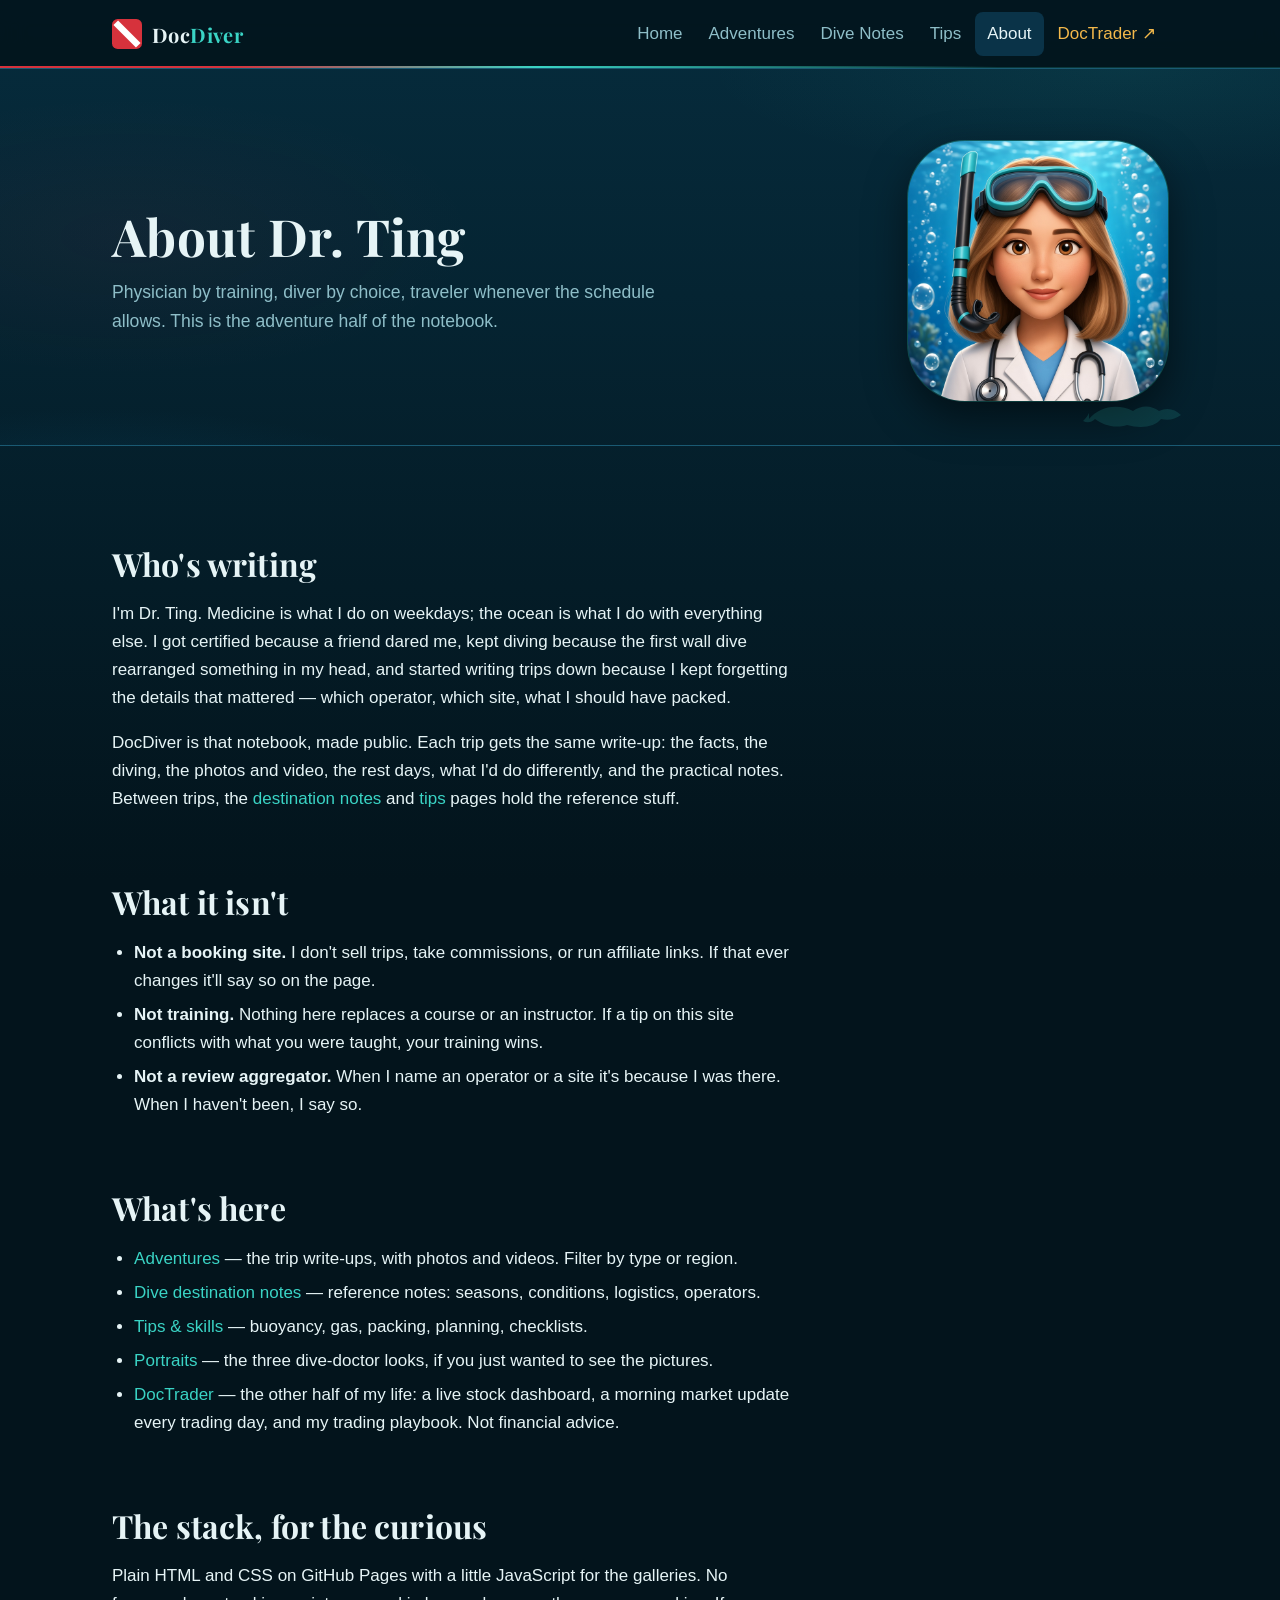
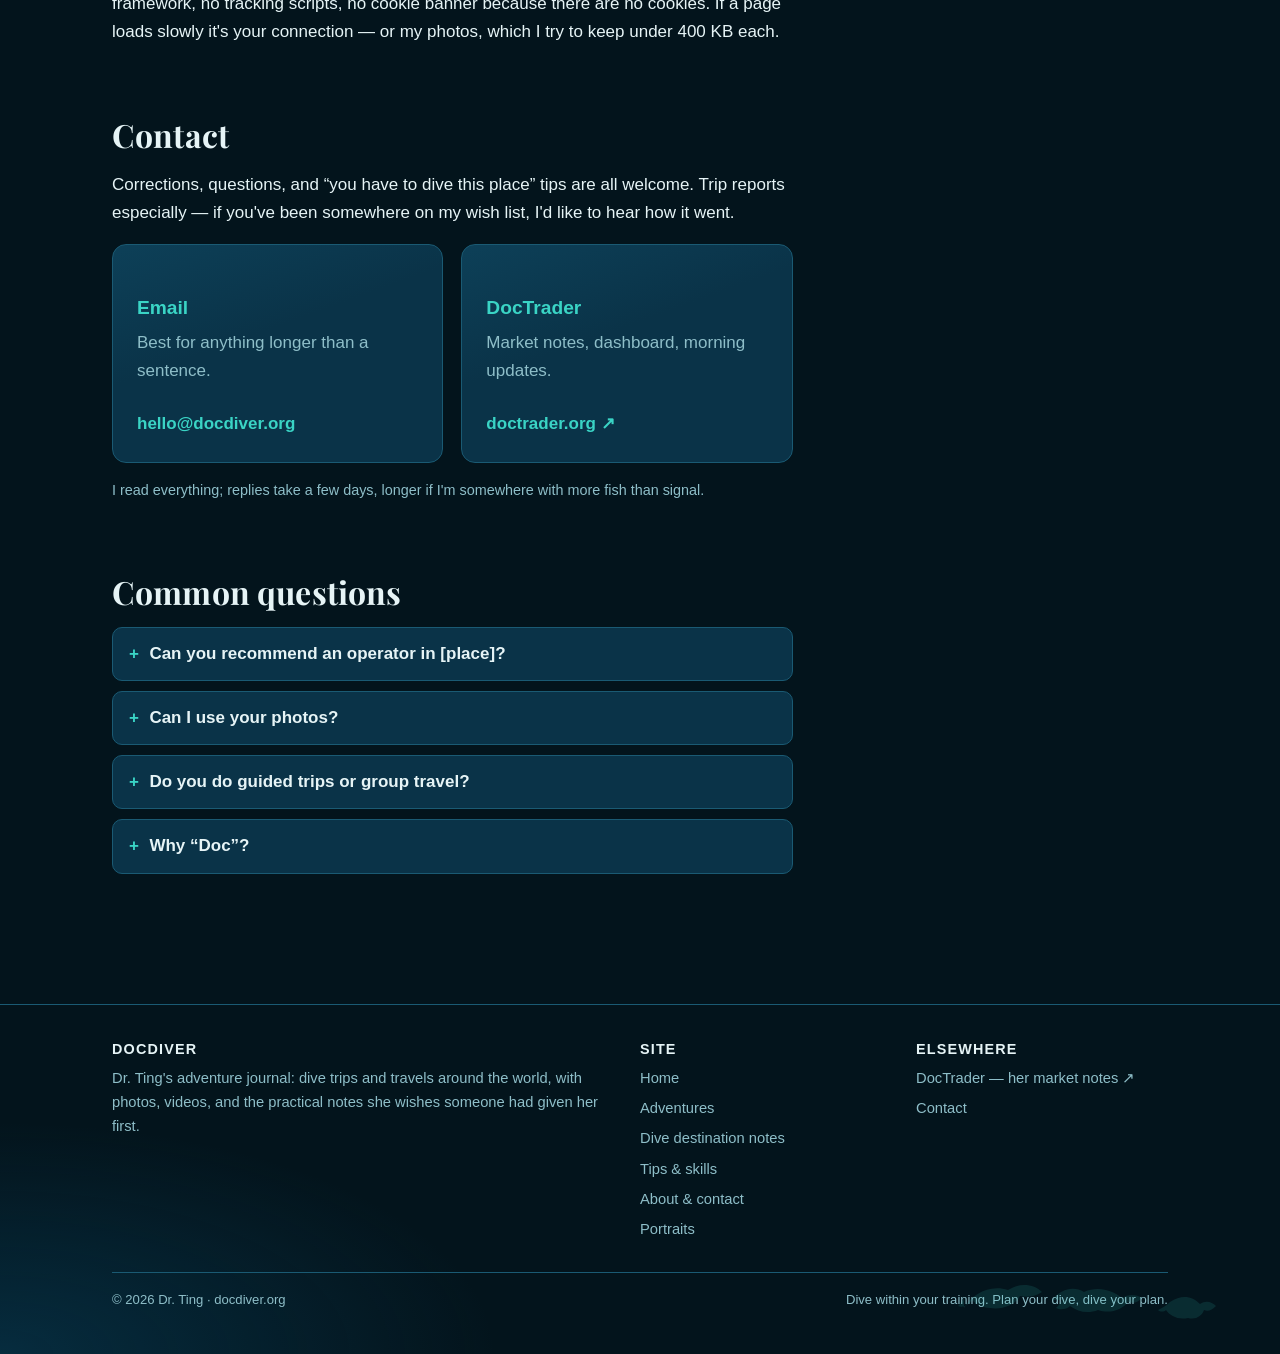
==== commit 8bc30423: "Match theme-color to the deeper Atlantic background. Co-authored-by: isaacshinkle-hub <isaacshinkle-" ====
--- a/about.html
+++ b/about.html
@@ -3,7 +3,7 @@
 <head>
   <meta charset="utf-8">
   <meta name="viewport" content="width=device-width, initial-scale=1">
-  <meta name="theme-color" content="#061219">
+  <meta name="theme-color" content="#03141c">
   <meta name="color-scheme" content="dark">
   <title>About Dr. Ting — DocDiver</title>
   <meta name="description" content="Who Dr. Ting is, what DocDiver is for, and how to get in touch.">
--- a/style.css
+++ b/style.css
@@ -3,16 +3,18 @@
 @import url('https://fonts.googleapis.com/css2?family=Playfair+Display:wght@600;700&display=swap');
 
 :root {
-  --bg: #061219;
-  --bg-2: #08202c;
-  --surface: #0c2a39;
-  --surface-2: #103648;
-  --line: #1a4a5e;
-  --text: #e4f1f4;
-  --muted: #8fb5c0;
-  --teal: #2fd6c2;
-  --teal-2: #14a89a;
-  --teal-soft: rgba(47, 214, 194, 0.12);
+  --bg: #03141c;
+  --bg-2: #052433;
+  --surface: #0a3348;
+  --surface-2: #0d4058;
+  --line: #1a5a73;
+  --text: #e6f4f6;
+  --muted: #8ebec8;
+  --teal: #3ad4c5;
+  --teal-2: #1aae9f;
+  --teal-soft: rgba(58, 212, 197, 0.12);
+  --atlantic: #0a4d6e;
+  --caribbean: #2ec8b8;
   --warn: #f2b84b;
   --flag-red: #d6323c;
   --radius: 14px;
@@ -32,9 +34,10 @@
   line-height: 1.65;
   color: var(--text);
   background:
-    radial-gradient(1200px 500px at 80% -10%, rgba(47, 214, 194, 0.10), transparent 60%),
-    radial-gradient(800px 320px at 8% 18%, rgba(214, 50, 60, 0.06), transparent 55%),
-    linear-gradient(180deg, var(--bg-2) 0%, var(--bg) 900px);
+    radial-gradient(1100px 480px at 84% -8%, rgba(46, 200, 184, 0.14), transparent 58%),
+    radial-gradient(900px 420px at 0% 100%, rgba(10, 77, 110, 0.42), transparent 55%),
+    radial-gradient(700px 280px at 10% 8%, rgba(214, 50, 60, 0.05), transparent 50%),
+    linear-gradient(180deg, #062c3d 0%, var(--bg) 880px);
   -webkit-font-smoothing: antialiased;
 }
 a { color: var(--teal); text-decoration: none; }
@@ -65,7 +68,7 @@
 /* Header / nav */
 .site-header {
   position: sticky; top: 0; z-index: 50;
-  background: rgba(6, 18, 25, 0.88);
+  background: rgba(3, 20, 28, 0.90);
   backdrop-filter: blur(12px);
   -webkit-backdrop-filter: blur(12px);
   border-bottom: 1px solid var(--line);
@@ -131,9 +134,16 @@
 .hero p.lede { font-size: 1.2rem; max-width: 56ch; color: var(--muted); }
 .hero .actions { display: flex; flex-wrap: wrap; gap: 12px; margin-top: 24px; }
 .waves {
-  position: absolute; left: 0; right: 0; bottom: -2px; width: 100%; height: 90px;
-  pointer-events: none; opacity: 0.9;
-}
+  position: absolute; left: 0; right: 0; bottom: -2px; width: 100%; height: 110px;
+  pointer-events: none; opacity: 0.95;
+}
+.hero-life {
+  position: absolute; left: 0; right: 0; bottom: 18px; width: 100%; height: 86px;
+  pointer-events: none; opacity: 0.22;
+}
+.hero-life .dolphin { fill: var(--caribbean); }
+.hero-life .mahi { fill: var(--teal); }
+.hero-life .tuna { fill: var(--atlantic); }
 .bubbles { position: absolute; inset: 0; pointer-events: none; overflow: hidden; }
 .bubbles i {
   position: absolute; bottom: -40px; width: 10px; height: 10px; border-radius: 50%;
@@ -265,7 +275,17 @@
 .contact-grid .card a { font-weight: 600; }
 
 /* Footer */
-.site-footer { border-top: 1px solid var(--line); padding: 36px 0 44px; margin-top: 40px; color: var(--muted); font-size: 0.92rem; }
+.site-footer {
+  position: relative;
+  border-top: 1px solid var(--line); padding: 36px 0 44px; margin-top: 40px;
+  color: var(--muted); font-size: 0.92rem;
+  overflow: hidden;
+}
+.site-footer::before {
+  content: ""; position: absolute; right: 5%; bottom: 18px; width: 260px; height: 64px;
+  pointer-events: none; opacity: 0.12;
+  background: url("data:image/svg+xml,%3Csvg xmlns='http://www.w3.org/2000/svg' viewBox='0 0 260 64' fill='%233ad4c5'%3E%3Cpath d='M8 36c8-14 26-24 44-18 12-8 26-6 34 2-6 4-14 6-22 4-4 8-16 14-30 12-8 0-14-4-18-8-4 6-10 8-14 6 2-2 4-4 6-8z'/%3E%3Cpath d='M96 28c10-12 22-14 32-8 14-6 28-2 38 6 6-4 14-4 20 0-4 4-8 6-14 4-6 8-18 12-30 8-10 4-20 2-28-4-4 4-10 4-14 2 2-2 4-4 6-8z'/%3E%3Cpath d='M214 30c12-8 22-6 30 2 6-4 12-2 16 2-4 4-8 6-12 4-2 6-8 10-16 8-10 2-18-2-22-8-2 2-6 2-8 0 4-2 8-4 12-8z'/%3E%3C/svg%3E") no-repeat right bottom / contain;
+}
 .footer-grid { display: grid; grid-template-columns: 2fr 1fr 1fr; gap: 24px; }
 .site-footer h4 { color: var(--text); font-size: 0.9rem; text-transform: uppercase; letter-spacing: 0.08em; margin-bottom: 8px; }
 .site-footer ul { list-style: none; padding: 0; margin: 0; }
@@ -276,7 +296,19 @@
 @media (max-width: 700px) { .footer-grid { grid-template-columns: 1fr; } }
 
 /* Page hero (interior pages) */
-.page-head { padding: clamp(44px, 6vw, 72px) 0 clamp(28px, 4vw, 44px); border-bottom: 1px solid var(--line); }
+.page-head {
+  position: relative;
+  padding: clamp(44px, 6vw, 72px) 0 clamp(28px, 4vw, 44px);
+  border-bottom: 1px solid var(--line);
+  background:
+    radial-gradient(700px 180px at 88% 0%, rgba(46, 200, 184, 0.08), transparent 60%),
+    radial-gradient(500px 160px at 8% 120%, rgba(10, 77, 110, 0.35), transparent 70%);
+}
+.page-head::after {
+  content: ""; position: absolute; right: 6%; bottom: 12px; width: 120px; height: 36px;
+  pointer-events: none; opacity: 0.14;
+  background: url("data:image/svg+xml,%3Csvg xmlns='http://www.w3.org/2000/svg' viewBox='0 0 120 36' fill='%233ad4c5'%3E%3Cpath d='M6 22c10-12 28-16 44-8 8-6 18-6 26 0 8-4 16-2 22 4-6 4-12 6-20 4-6 8-20 10-34 6-12 4-24 0-32-6-4 4-8 4-12 2 2-2 4-4 6-8z'/%3E%3C/svg%3E") no-repeat right bottom / contain;
+}
 .page-head h1 { margin-bottom: 10px; }
 .page-head p { color: var(--muted); font-size: 1.1rem; max-width: 60ch; margin: 0; }
 .page-head-row { display: grid; grid-template-columns: 1fr auto; gap: 28px; align-items: center; }
@@ -391,3 +423,7 @@
   html { scroll-behavior: auto; }
   .card:hover, .adv-card:hover, .look-trio a:hover, .btn:hover { transform: none; }
 }
+@media (max-width: 700px) {
+  .hero-life { opacity: 0.16; }
+  .site-footer::before, .page-head::after { opacity: 0.08; }
+}
